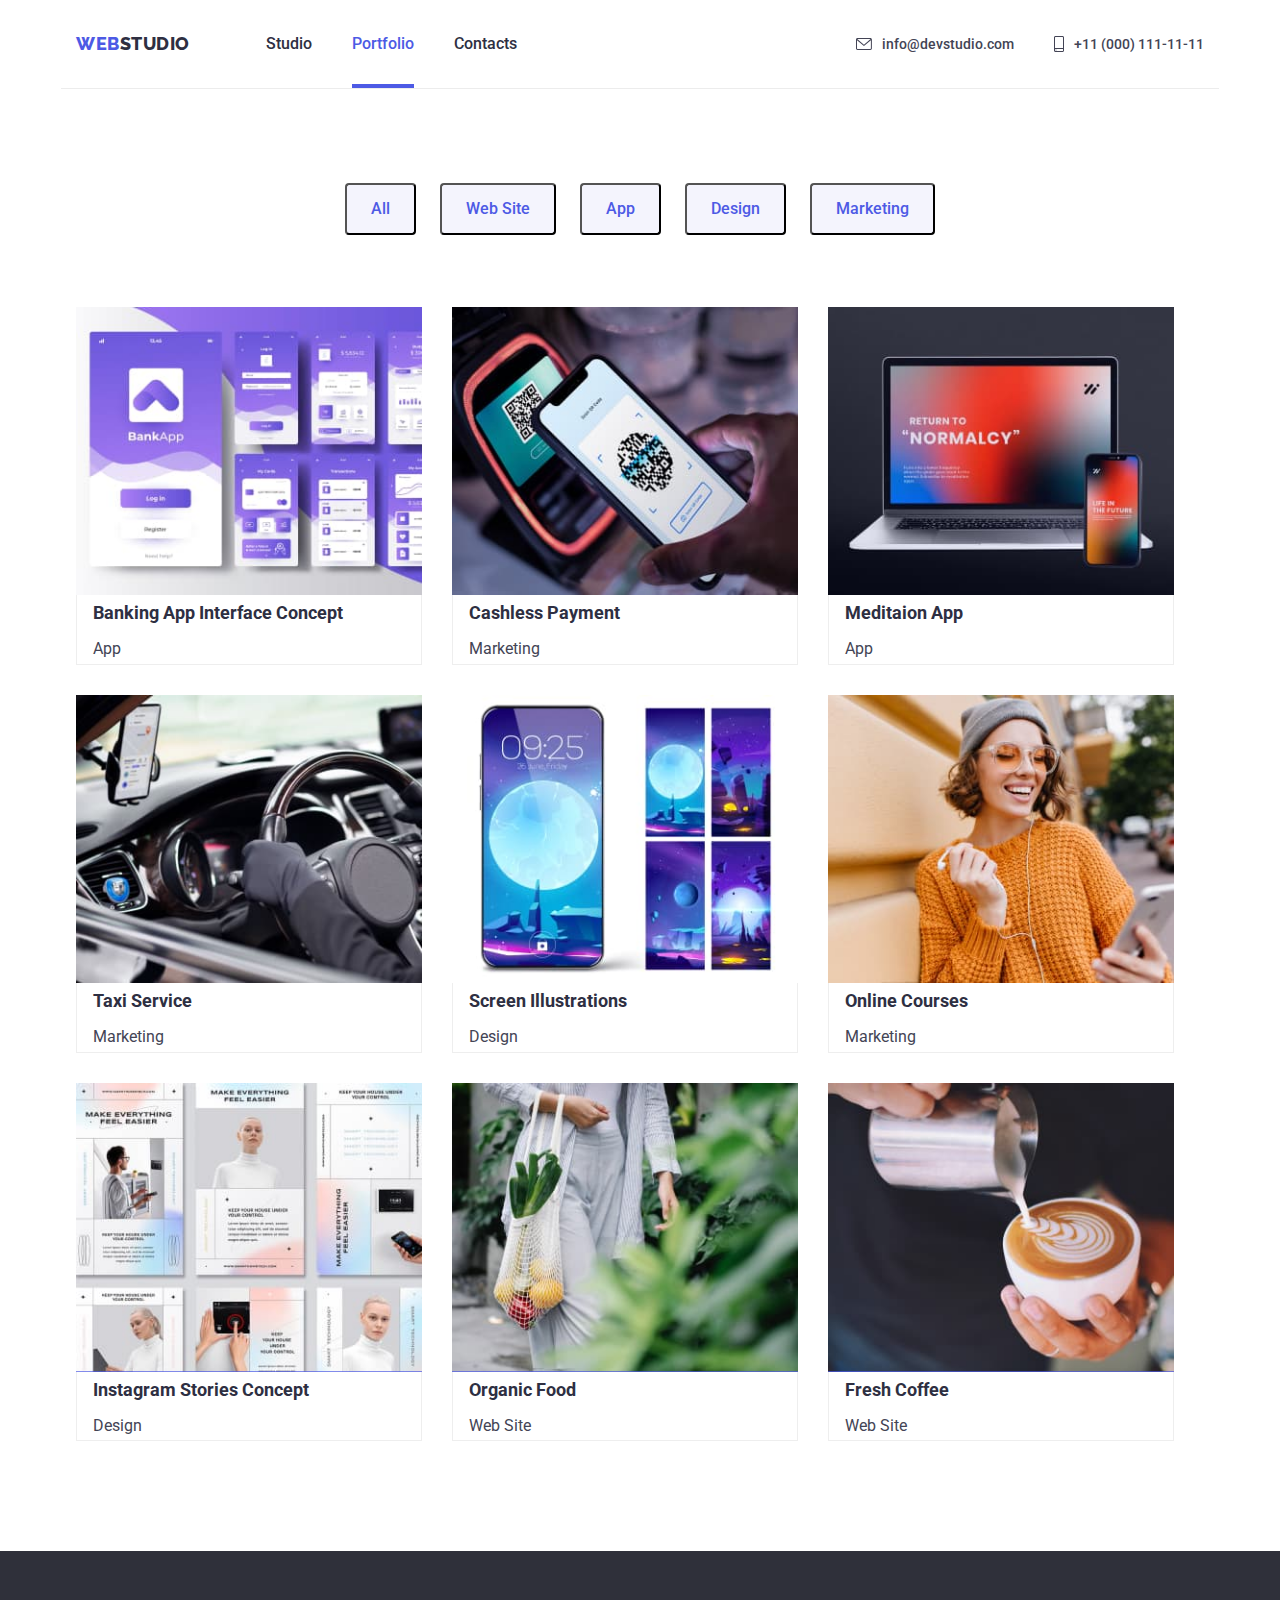
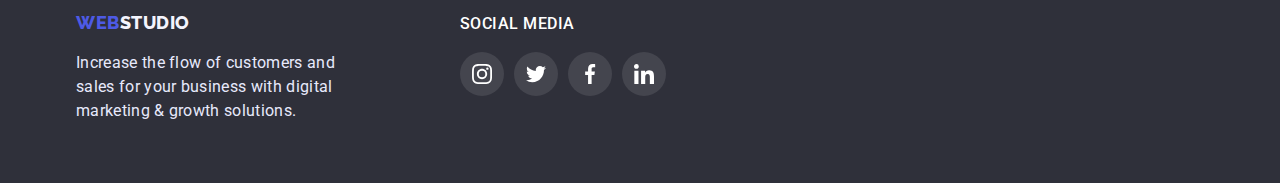
==== portfolio.html @ 02d55a80 "all parts" ====
<!DOCTYPE html>
<html lang="uk">
  <head>
    <meta charset="UTF-8" />
    <title>Портфоліо</title>
    <link rel="preconnect" href="https://fonts.googleapis.com" />
    <link rel="preconnect" href="https://fonts.gstatic.com" crossorigin />
    <link
      href="https://fonts.googleapis.com/css2?family=Oleo+Script&family=Raleway:wght@700&family=Roboto:wght@400;500;700;900&display=swap"
      rel="stylesheet"
    />
    <link
      rel="stylesheet"
      href="https://cdnjs.cloudflare.com/ajax/libs/modern-normalize/0.6.0/modern-normalize.min.css"
    />
    <link rel="stylesheet" href="./css/styles.css" />
  </head>
  <body>
    <header>
      <div class="container main-head">
        <a href="/" class="logo-link"
          >Web<span class="part-head logo-link">Studio</span></a
        >
        <nav class="head-content">
          <ul class="site-nav">
            <li class="item">
              <a href="./index.html" class="site-nav-link">Studio</a>
            </li>
            <li class="item">
              <a href="./portfolio.html" class="site-nav-link active"
                >Portfolio</a
              >
            </li>
            <li class="item"><a href="" class="site-nav-link">Contacts</a></li>
          </ul>
        </nav>
        <ul class="contacts">
          <li class="numbers">
            <a
              href="mailto:info@devstudio.com"
              class="contacts-details mail-number"
            >
              <svg class="link-icon" width="16" height="12">
                <use href="./images/icons.svg#icon-envelope-3"></use>
              </svg>
              info@devstudio.com</a
            >
          </li>
          <li class="numbers">
            <a href="tel:+110001111111" class="contacts-details">
              <svg class="phone-icon" width="10" height="16">
                <use href="./images/icons.svg#icon-smartphone"></use>
              </svg>
              +11 (000) 111-11-11</a
            >
          </li>
        </ul>
      </div>
    </header>
    <main>
      <section class="section">
        <div class="container">
          <h1 class="hide" hidden>our works</h1>
          <ul class="filter-list">
            <li class="item-type">
              <button type="button" class="button-filters">All</button>
            </li>
            <li class="item-type">
              <button type="button" class="button-filters">Web Site</button>
            </li>
            <li class="item-type">
              <button type="button" class="button-filters">App</button>
            </li>
            <li class="item-type">
              <button type="button" class="button-filters">Design</button>
            </li>
            <li class="item-type">
              <button type="button" class="button-filters">Marketing</button>
            </li>
          </ul>
          <ul class="card-set">
            <li class="card-item">
              <a href="" class="card-link">
                <div class="card-thumb">
                  <img
                    src="./images/hw2/img.jpg"
                    alt="banking app"
                    width="360"
                  />
                  <div class="cover">
                    <div class="overlay-text">
                      <p class="animation-text">
                        14 Stylish and User-Friendly App Design Concepts · Task
                        Manager App · Calorie Tracker App · Exotic Fruit
                        Ecommerce App · Cloud Storage App
                      </p>
                    </div>
                  </div>
                </div>
                <div class="intro">
                  <h2 class="title-portfolio">Banking App Interface Concept</h2>
                  <p class="text-portfolio">App</p>
                </div>
              </a>
            </li>
            <li class="card-item">
              <a href="" class="card-link">
                <div class="card-thumb">
                  <img
                    src="./images/hw2/img1.jpg"
                    alt="cashless payment"
                    width="360"
                  />
                  <div class="cover">
                    <div class="overlay-text">
                      <p class="animation-text">
                        14 Stylish and User-Friendly App Design Concepts · Task
                        Manager App · Calorie Tracker App · Exotic Fruit
                        Ecommerce App · Cloud Storage App
                      </p>
                    </div>
                  </div>
                </div>
                <div class="intro">
                  <h2 class="title-portfolio">Cashless Payment</h2>
                  <p class="text-portfolio">Marketing</p>
                </div>
              </a>
            </li>
            <li class="card-item">
              <a href="" class="card-link">
                <div class="card-thumb">
                  <img src="./images/hw2/img2-2.jpg" alt="laptop" width="360" />
                  <div class="cover">
                    <div class="overlay-text">
                      <p class="animation-text">
                        14 Stylish and User-Friendly App Design Concepts · Task
                        Manager App · Calorie Tracker App · Exotic Fruit
                        Ecommerce App · Cloud Storage App
                      </p>
                    </div>
                  </div>
                </div>
                <div class="intro">
                  <h2 class="title-portfolio">Meditaion App</h2>
                  <p class="text-portfolio">App</p>
                </div>
              </a>
            </li>
            <li class="card-item">
              <a href="" class="card-link">
                <div class="card-thumb">
                  <img
                    src="./images/hw2/img3.jpg"
                    alt="car picture"
                    width="360"
                  />
                  <div class="cover">
                    <div class="overlay-text">
                      <p class="animation-text">
                        14 Stylish and User-Friendly App Design Concepts · Task
                        Manager App · Calorie Tracker App · Exotic Fruit
                        Ecommerce App · Cloud Storage App
                      </p>
                    </div>
                  </div>
                </div>
                <div class="intro">
                  <h2 class="title-portfolio">Taxi Service</h2>
                  <p class="text-portfolio">Marketing</p>
                </div>
              </a>
            </li>
            <li class="card-item">
              <a href="" class="card-link">
                <div class="card-thumb">
                  <img
                    src="./images/hw2/img4.jpg"
                    alt="screen photo"
                    width="360"
                  />
                  <div class="cover">
                    <div class="overlay-text">
                      <p class="animation-text">
                        14 Stylish and User-Friendly App Design Concepts · Task
                        Manager App · Calorie Tracker App · Exotic Fruit
                        Ecommerce App · Cloud Storage App
                      </p>
                    </div>
                  </div>
                </div>
                <div class="intro">
                  <h2 class="title-portfolio">Screen Illustrations</h2>
                  <p class="text-portfolio">Design</p>
                </div>
              </a>
            </li>
            <li class="card-item">
              <a href="" class="card-link">
                <div class="card-thumb">
                  <img src="./images/hw2/img5.jpg" alt="woman" width="360" />
                  <div class="cover">
                    <div class="overlay-text">
                      <p class="animation-text">
                        14 Stylish and User-Friendly App Design Concepts · Task
                        Manager App · Calorie Tracker App · Exotic Fruit
                        Ecommerce App · Cloud Storage App
                      </p>
                    </div>
                  </div>
                </div>
                <div class="intro">
                  <h2 class="title-portfolio">Online Courses</h2>
                  <p class="text-portfolio">Marketing</p>
                </div>
              </a>
            </li>
            <li class="card-item">
              <a href="" class="card-link">
                <div class="card-thumb">
                  <img
                    src="./images/hw2/img6.jpg"
                    alt="page design"
                    width="360"
                  />
                  <div class="cover">
                    <div class="overlay-text">
                      <p class="animation-text">
                        14 Stylish and User-Friendly App Design Concepts · Task
                        Manager App · Calorie Tracker App · Exotic Fruit
                        Ecommerce App · Cloud Storage App
                      </p>
                    </div>
                  </div>
                </div>
                <div class="intro">
                  <h2 class="title-portfolio">Instagram Stories Concept</h2>
                  <p class="text-portfolio">Design</p>
                </div>
              </a>
            </li>
            <li class="card-item">
              <a href="" class="card-link">
                <div class="card-thumb">
                  <img
                    src="./images/hw2/img7.jpg"
                    alt="woman with a bag"
                    width="360"
                  />
                  <div class="cover">
                    <div class="overlay-text">
                      <p class="animation-text">
                        14 Stylish and User-Friendly App Design Concepts · Task
                        Manager App · Calorie Tracker App · Exotic Fruit
                        Ecommerce App · Cloud Storage App
                      </p>
                    </div>
                  </div>
                </div>
                <div class="intro">
                  <h2 class="title-portfolio">Organic Food</h2>
                  <p class="text-portfolio">Web Site</p>
                </div>
              </a>
            </li>
            <li class="card-item">
              <a href="" class="card-link">
                <div class="card-thumb">
                  <img
                    src="./images/hw2/img8.jpg"
                    alt="cup of coffee"
                    width="360"
                  />
                  <div class="cover">
                    <div class="overlay-text">
                      <p class="animation-text">
                        14 Stylish and User-Friendly App Design Concepts · Task
                        Manager App · Calorie Tracker App · Exotic Fruit
                        Ecommerce App · Cloud Storage App
                      </p>
                    </div>
                  </div>
                </div>
                <div class="intro">
                  <h2 class="title-portfolio">Fresh Coffee</h2>
                  <p class="text-portfolio">Web Site</p>
                </div>
              </a>
            </li>
          </ul>
        </div>
      </section>
      <footer class="shape">
        <div class="container join-part">
          <div class="footer-part">
            <a href="/" class="logo-link"
              >Web<span class="part-footer logo-link">Studio</span></a
            >
            <p class="footer-text">
              Increase the flow of customers and sales for your business with
              digital marketing & growth solutions.
            </p>
          </div>
          <div class="join">
            <p class="join-text">Social media</p>
            <ul class="media-list">
              <li class="media-part">
                <a href="" class="media-link">
                  <svg class="media-icon" width="20" height="20">
                    <use href="./images/icons.svg#icon-instagram-2"></use>
                  </svg>
                </a>
              </li>
              <li class="media-part">
                <a href="" class="media-link">
                  <svg class="media-icon" width="20" height="20">
                    <use href="./images/icons.svg#icon-twitter-1"></use>
                  </svg>
                </a>
              </li>
              <li class="media-part">
                <a href="" class="media-link">
                  <svg class="media-icon" width="20" height="20">
                    <use href="./images/icons.svg#icon-facebook-1"></use>
                  </svg>
                </a>
              </li>
              <li class="media-part">
                <a href="" class="media-link">
                  <svg class="media-icon" width="20" height="20">
                    <use href="./images/icons.svg#icon-linkedin-1"></use>
                  </svg>
                </a>
              </li>
            </ul>
          </div>
        </div>
      </footer>
    </main>
  </body>
</html>
---- css/styles.css ----
:root {
  --primary-white-color: #ffffff;
  --background-white-color: #f5f5f5;
  --primary-dark-color: #2f303a;
  --secondary-white-color: #f4f4fd;
  --accent-color: #4d5ae5;
  --title-color: #2e2f42;
  --text-color: #434455;
  --card-set-gap: 30px;
  --items-color: #afb1b8;
}
html {
  box-sizing: border-box;
}
*,
*::before,
*::after {
  box-sizing: inherit;
}

body {
  color: var(--secondary-white-color);
  font-family: "roboto", sans-serif;
}
.container {
  width: 1158px;
  padding-left: 15px;
  padding-right: 15px;
  margin: 0 auto;
}
.logo-link {
  margin: 0;
  padding: 0;
}
.link-icon,
.phone-icon {
  margin-right: 10px;
  fill: currentColor;
}

.head-content {
  display: flex;
  align-items: center;
}
.main-head {
  display: flex;
  align-items: center;

  border-bottom: 1px solid #ececec;
}
.site-nav {
  display: flex;
  margin: 0;
  padding: 0;
  margin-left: 76px;
}
.site-nav .site-nav-link {
  padding: 32px 0px;
}
.site-nav .site-nav-link {
  color: var(--title-color);
  font-weight: 500;
  font-size: 16px;
  line-height: 1.5;
  display: block;
  position: relative;
}
.active::after {
  content: "";
  position: absolute;
  left: 0;
  bottom: 0;
  width: 100%;
  height: 4px;
  background-color: var(--accent-color);
  display: block;
}

.site-nav .item:not(:last-child) {
  margin-right: 40px;
}
.contacts {
  display: flex;
  margin: 0%;
  padding: 0px;
  align-items: center;

  margin-left: auto;
}
.contacts .numbers:not(:last-child) {
  margin-right: 40px;
}
.backdrop {
  position: fixed;
  top: 0;
  left: 0;
  width: 100%;
  height: 100%;
  background-color: rgba(46, 47, 66, 0.4);
  opacity: 1;
  transition: opacity 250ms cubic-bezier(0.4, 0, 0.2, 1);
}
.backdrop.is-hidden .modal {
  transform: translate(-50%, -50%) scale(0.9);
}
.modal {
  top: 50%;
  left: 50%;
  margin-top: 88px;
  margin-bottom: 12px;
  transform: translate(-50%, -50%) scale(1);
  min-width: 408px;
  min-height: 576px;
  position: absolute;
  background-color: #fcfcfc;
  transition: transform 250ms cubic-bezier(0.4, 0, 0.2, 1);
}
.backdrop.is-hidden {
  opacity: 0;
  pointer-events: none;
}
.button-shape {
  width: 24px;
  height: 24px;

  margin-left: auto;
  margin-top: 24px;
  margin-right: 24px;
  display: block;
}
.button-close {
  margin: 0;
  padding: 0;

  display: flex;
  color: #2e2f42;
  background-color: #e7e9fc;
  width: 100%;
  height: 100%;
  align-items: center;
  justify-content: center;
  border: 1px solid rgba(0, 0, 0, 0.1);
  border-radius: 50%;
}

.hero {
  padding: 200px 0px;
}
.hero-text {
  margin-bottom: 30px;
}
.overlay {
  height: 600px;
  max-width: 1440px;
  margin-left: auto;
  margin-right: auto;
  background-image: linear-gradient(
      to right,
      rgba(46, 47, 66, 0.7),
      rgba(46, 47, 66, 0.7)
    ),
    url(/images/people-office\ 1.jpg);
}

h1,
h2,
h3,
h4,
h5,
h6,
p {
  margin: 0;
}

a {
  text-decoration: none;
  list-style: none;
}
ul {
  list-style: none;
  text-decoration: none;
}

.block:not(:last-child) {
  margin-right: 30px;
}
.size {
  display: flex;
  height: 120px;
  align-items: center;
  justify-content: center;
  background-color: var(--secondary-white-color);
  margin-bottom: 17px;
}

.advantages {
  display: flex;
}
.hide {
  border: 0;
  clip: rect(1px, 1px, 1px, 1px);
  -webkit-clip-path: inset(50%);
  clip-path: inset(50%);
  height: 1px;
  margin: -1px;
  overflow: hidden;
  padding: 0;
  position: absolute;
  width: 1px;
  word-wrap: normal !important;
}

.advantages-title {
  display: block;
  margin-bottom: 8px;
}
.titles {
  text-align: center;
  margin-bottom: 72px;
}
.advantages-text {
  display: block;
}
.advantages {
  padding-left: 0;
  margin: 0px;
}
.advantages .block {
  width: 264px;
}
img {
  display: block;
  max-width: 100%;
}
.section.photo {
  padding-top: 0px;
}
.advant {
  padding-bottom: 107px;
}
.pictures-list {
  display: flex;
  margin: 0;
  padding: 0;
}

.pictures-list .pic:not(:last-child) {
  margin-right: 30px;
}

header {
  color: var(--primary-white-color);
}
.collegues-list {
  display: flex;
  align-items: center;
  padding: 0;
  margin: 0;
}
.content {
  text-align: center;
  padding: 32px 16px;
}

.collegue-name {
  margin-bottom: 10px;
}
.card {
  border-radius: 0px 0px 4px 4px;
  box-shadow: 0px 1px 6px rgba(46, 47, 66, 0.08),
    0px 1px 1px rgba(46, 47, 66, 0.16), 0px 2px 1px rgba(46, 47, 66, 0.08);
}
.social-link {
  display: flex;
  width: 100%;
  height: 100%;
  align-items: center;
  justify-content: center;
  color: var(--items-color);
}

.social-link:hover,
.social-link:focus {
  border-radius: 50%;
  background-color: #4d5ae5;
  color: var(--primary-white-color);
}
.social-item {
  fill: currentColor;
}
.social-lists {
  width: 44px;
  height: 44px;
}
.social-lists:not(:last-child) {
  margin-right: 10px;
}
.collegue-job {
  margin-bottom: 16px;
}
.content {
  background-color: var(--primary-white-color);
}
.list-items {
  display: flex;
  justify-content: center;
  padding: 0;
  margin: 0;
}
.collegues-list .card:not(:last-child) {
  margin-right: 30px;
}
.clients {
  display: flex;
  padding: 0;
  margin: 0;
}
.clients .clients-list:not(:last-child) {
  margin-right: 24px;
}
.clients-link {
  display: flex;
  width: 168px;
  height: 88px;
  align-items: center;
  justify-content: center;
  border: 1px solid #afb1b8;
  color: var(--items-color);
  border-radius: 4px;
}
.clients-link:hover,
.clients-link:focus {
  color: var(--accent-color);
  border: 1px solid var(--accent-color);
}
.clients-item {
  fill: currentColor;
}
header .logo-link,
footer .logo-link {
  font-family: "Raleway", sans-serif;
  color: var(--accent-color);
  font-weight: 800;
  font-size: 18px;
  line-height: 1.33;
  text-transform: uppercase;
  letter-spacing: 0.03em;
}
a .part-head {
  color: var(--title-color);
}

a .part-footer {
  color: var(--secondary-white-color);
}

.contacts .contacts-details {
  font-weight: 500;
  font-size: 14px;
  line-height: 1.17;
  color: var(--text-color);
  display: flex;
  padding: 32px 0px;
  align-items: center;
}

.site-nav .site-nav-link:hover,
.site-nav .site-nav-link:focus {
  color: var(--accent-color);
  font-weight: 500;
  font-size: 16px;
  line-height: 1.5;
}
.site-nav .active {
  color: var(--accent-color);
  font-weight: 500;
  font-size: 16px;
  line-height: 1.5;
}
.contacts .contacts-details:hover,
.contacts .contacts-details:focus {
  color: var(--accent-color);
}
.hero {
  background-color: var(--primary-dark-color);
}
h1 {
  color: var(--primary-white-color);
  font-weight: 700;
  font-size: 56px;
  line-height: 1.07;
  text-align: center;
}
.button {
  font-weight: 500;
  font-size: 16px;
  line-height: 1.5;
  color: var(--primary-white-color);
  background-color: var(--accent-color);
}

.button {
  padding: 16px 32px;
  display: block;
  cursor: pointer;
  border: none;
  border-radius: 4px;
  margin-left: auto;
  margin-right: auto;
}
.advantages-title {
  font-weight: 500;
  font-size: 20px;
  line-height: 1.2;
  color: var(--title-color);
  text-transform: uppercase;
}
.advantages-text {
  font-weight: 400;
  font-size: 16px;
  line-height: 1.5;
  color: var(--text-color);
}
.titles {
  font-weight: 700;
  font-size: 36px;
  line-height: 1.17;
  color: var(--title-color);
}
.section {
  padding-top: 94px;
  padding-bottom: 94px;
}
.work {
  background-color: var(--secondary-white-color);
}
.collegue-name {
  font-weight: 500;
  font-size: 16px;
  line-height: 1.17;
  color: var(--title-color);
}
.collegue-job {
  font-weight: 400;
  font-size: 16px;
  line-height: 1.17;
  color: var(--text-color);
}

footer {
  background-color: var(--primary-dark-color);
}

.join-text {
  font-weight: 500;
  font-size: 16px;
  line-height: 1.5;
  color: var(--primary-white-color);
  text-transform: uppercase;
  letter-spacing: 0.03em;
  margin-bottom: 16px;
}
.join {
  display: block;
  margin-left: 120px;
}
.media-list .media-part:not(:last-child) {
  margin-right: 10px;
}
.shape {
  padding-top: 60px;
  padding-bottom: 60px;
}
.join-part {
  display: flex;
  align-items: baseline;
}
.footer-part {
  display: block;
  width: 264px;
}
.footer-text {
  font-weight: 400;
  font-size: 16px;
  line-height: 1.5;
  color: #e7e9fc;
  letter-spacing: 0.02em;
  margin-top: 16px;
}
.media-part {
  width: 44px;
  height: 44px;
}
.media-list {
  display: flex;
  padding: 0;
  margin: 0;
}
.media-link {
  display: flex;
  width: 100%;
  height: 100%;
  justify-content: center;
  align-items: center;
  color: var(--primary-white-color);
  border-radius: 50%;
  background-color: rgba(255, 255, 255, 0.1);
}
.media-icon {
  fill: currentColor;
}
.media-link:hover,
.media-link:focus {
  background-color: var(--accent-color);
}

.filter-list {
  padding: 0px;
  margin: 0px;
  justify-content: center;
  display: flex;
  margin-bottom: 72px;
}
.button-filters {
  padding: 12px 24px;
  border-radius: 4px;
}
.item-type:not(:last-child) {
  margin-right: 24px;
}

.card-set {
  display: flex;
  flex-wrap: wrap;
  padding: 0;
  gap: 30px;
}

.card-item {
  flex-basis: calc(100% / 3 - var(--card-set-gap));
}
.card-link {
  display: block;
}
.card-link:hover,
.card-link:focus {
  box-shadow: 0px 1px 1px rgba(0, 0, 0, 0.12), 0px 4px 4px rgba(0, 0, 0, 0.06),
    1px 4px 6px rgba(0, 0, 0, 0.16);
}
.intro {
  padding: 0px 16px;
}
.card-thumb {
  position: relative;
  overflow: hidden;
}
.overlay-text {
  left: 32px;
  top: 40px;
  position: absolute;
}

.animation-text {
  font-weight: 400;
  font-size: 16px;
  line-height: 1.5;
  color: var(--secondary-white-color);
  letter-spacing: 0.02em;
}
.cover {
  left: 0;
  top: 0;
  width: 100%;
  height: 100%;
  position: absolute;
  background-color: #4d5ae5;
  transform: translateY(100%);
  transition: transform 250ms cubic-bezier(0.4, 0, 0.2, 1);
}
.card-link:hover .cover {
  transform: translateY(0);
}
.button-filters {
  font-weight: 500;
  font-family: "roboto", sans-serif;
  font-size: 16px;
  line-height: 1.5;
  color: #4d5ae5;
  background-color: var(--secondary-white-color);
}
.button-filters:hover,
.button-filters:focus {
  color: var(--primary-white-color);
  background-color: var(--accent-color);
  box-shadow: 0px 3px 1px rgba(0, 0, 0, 0.1), 0px 2px 1px rgba(0, 0, 0, 0.08),
    0px 2px 2px rgba(0, 0, 0, 0.12);
}
.title-portfolio {
  font-weight: 700;
  font-size: 18px;
  line-height: 2;
  color: var(--title-color);
  margin-bottom: 4px;
}
.intro {
  border-left: 1px solid #eeeeee;
  border-right: 1px solid #eeeeee;
  border-bottom: 1px solid #eeeeee;
}
.text-portfolio {
  font-weight: 400;
  font-size: 16px;
  line-height: 1.8;
  color: var(--text-color);
}
.address-list .address,
.address-list .address-link {
  font-style: normal;
}
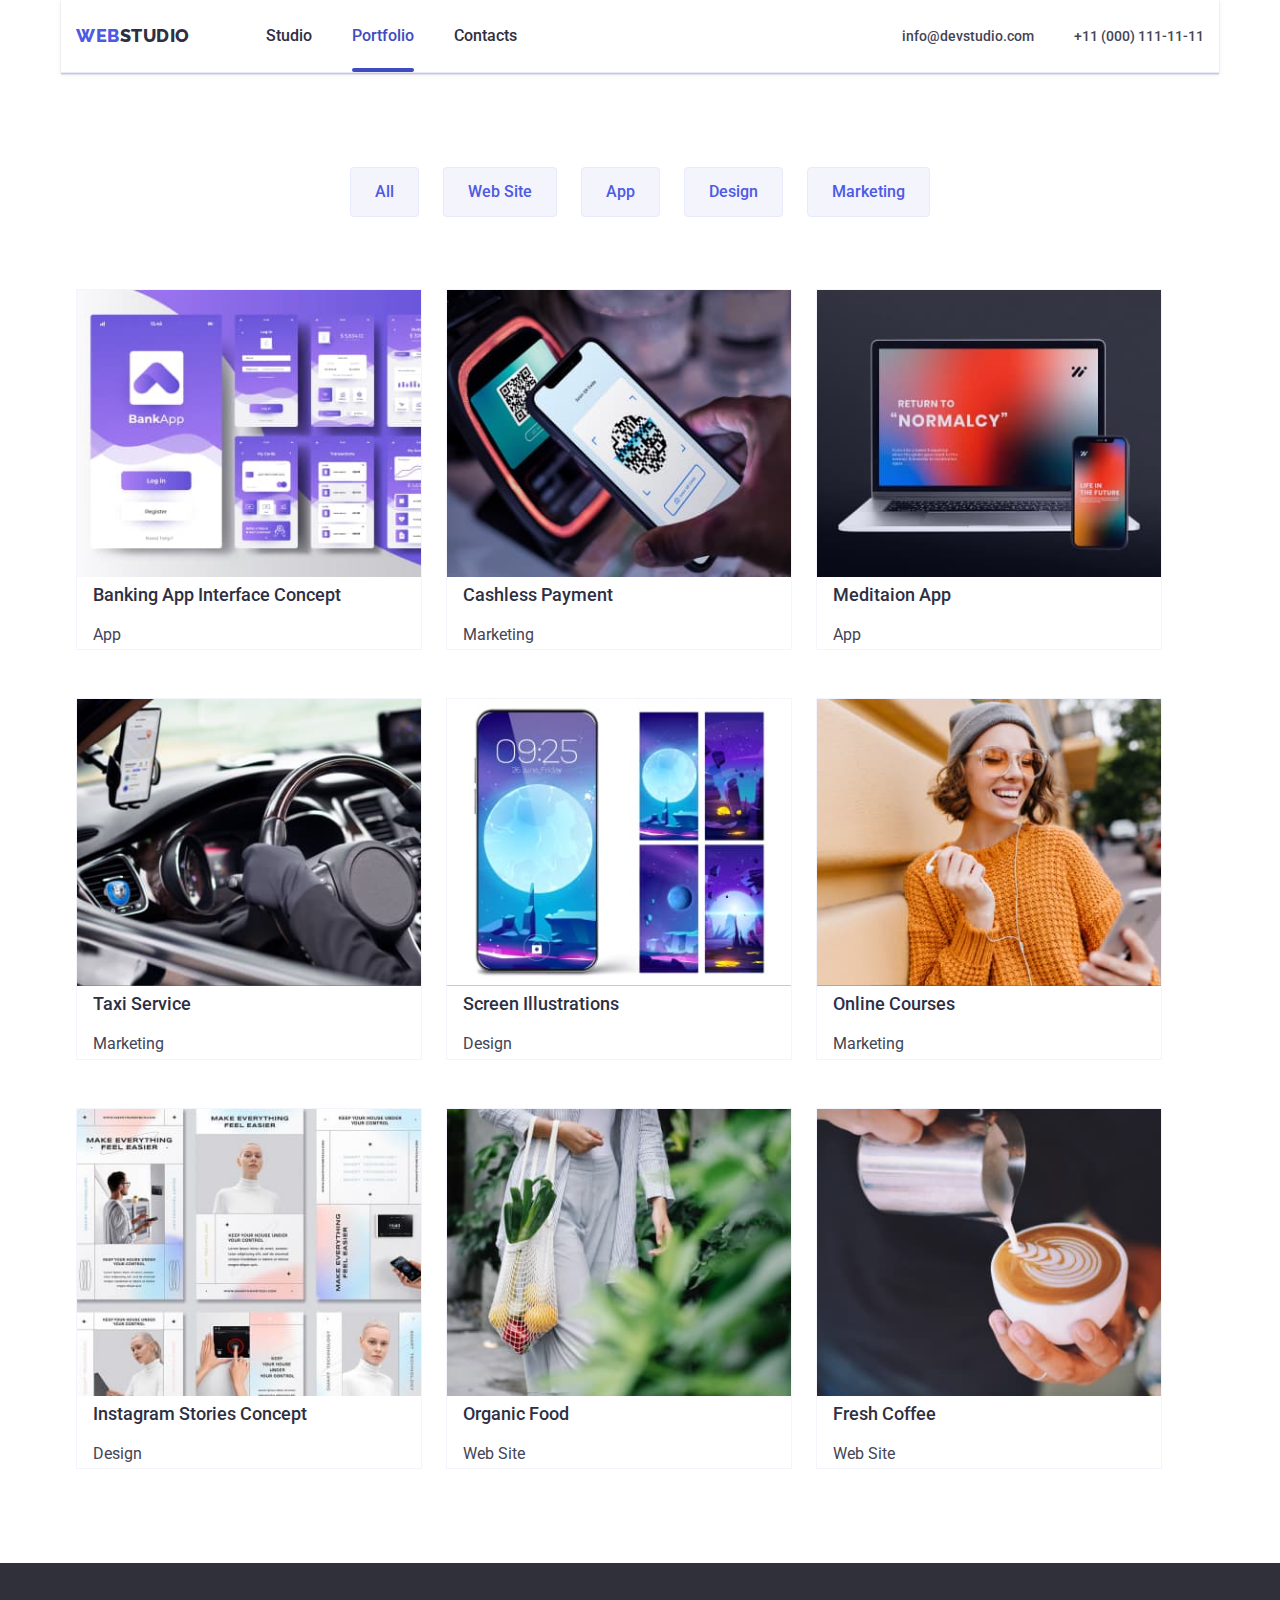
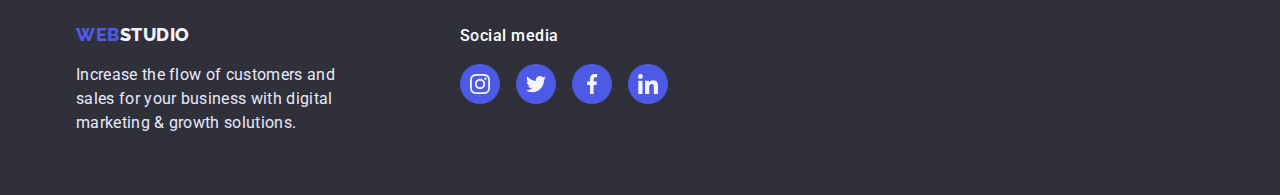
==== commit 44ff4181: "fixed hw" ====
--- a/portfolio.html
+++ b/portfolio.html
@@ -6,7 +6,7 @@
     <link rel="preconnect" href="https://fonts.googleapis.com" />
     <link rel="preconnect" href="https://fonts.gstatic.com" crossorigin />
     <link
-      href="https://fonts.googleapis.com/css2?family=Oleo+Script&family=Raleway:wght@700&family=Roboto:wght@400;500;700;900&display=swap"
+      href="https://fonts.googleapis.com/css2?family=Oleo+Script&family=Raleway:wght@800&family=Roboto:wght@400;500;700;900&display=swap"
       rel="stylesheet"
     />
     <link
@@ -40,17 +40,11 @@
               href="mailto:info@devstudio.com"
               class="contacts-details mail-number"
             >
-              <svg class="link-icon" width="16" height="12">
-                <use href="./images/icons.svg#icon-envelope-3"></use>
-              </svg>
               info@devstudio.com</a
             >
           </li>
           <li class="numbers">
             <a href="tel:+110001111111" class="contacts-details">
-              <svg class="phone-icon" width="10" height="16">
-                <use href="./images/icons.svg#icon-smartphone"></use>
-              </svg>
               +11 (000) 111-11-11</a
             >
           </li>
--- a/css/styles.css
+++ b/css/styles.css
@@ -8,6 +8,7 @@
   --text-color: #434455;
   --card-set-gap: 30px;
   --items-color: #afb1b8;
+  --hover-color: #404bbf;
 }
 html {
   box-sizing: border-box;
@@ -32,30 +33,26 @@
   margin: 0;
   padding: 0;
 }
-.link-icon,
-.phone-icon {
-  margin-right: 10px;
-  fill: currentColor;
-}
 
 .head-content {
   display: flex;
   align-items: center;
+  margin-left: 76px;
 }
 .main-head {
   display: flex;
   align-items: center;
-
-  border-bottom: 1px solid #ececec;
+  border-bottom: 1px solid #e7e9fc;
+  box-shadow: 0px 2px 1px rgba(46, 47, 66, 0.08),
+    0px 1px 1px rgba(46, 47, 66, 0.16), 0px 1px 6px rgba(46, 47, 66, 0.08);
 }
 .site-nav {
   display: flex;
   margin: 0;
   padding: 0;
-  margin-left: 76px;
 }
 .site-nav .site-nav-link {
-  padding: 32px 0px;
+  padding: 24px 0px;
 }
 .site-nav .site-nav-link {
   color: var(--title-color);
@@ -64,6 +61,7 @@
   line-height: 1.5;
   display: block;
   position: relative;
+  transition: color 250ms cubic-bezier(0.4, 0, 0.2, 1);
 }
 .active::after {
   content: "";
@@ -72,7 +70,8 @@
   bottom: 0;
   width: 100%;
   height: 4px;
-  background-color: var(--accent-color);
+  background-color: #404bbf;
+  border-radius: 2px;
   display: block;
 }
 
@@ -98,7 +97,8 @@
   height: 100%;
   background-color: rgba(46, 47, 66, 0.4);
   opacity: 1;
-  transition: opacity 250ms cubic-bezier(0.4, 0, 0.2, 1);
+  transition: opacity 250ms cubic-bezier(0.4, 0, 0.2, 1),
+    visibility 250ms cubic-bezier(0.4, 0, 0.2, 1);
 }
 .backdrop.is-hidden .modal {
   transform: translate(-50%, -50%) scale(0.9);
@@ -106,8 +106,7 @@
 .modal {
   top: 50%;
   left: 50%;
-  margin-top: 88px;
-  margin-bottom: 12px;
+
   transform: translate(-50%, -50%) scale(1);
   min-width: 408px;
   min-height: 576px;
@@ -118,6 +117,7 @@
 .backdrop.is-hidden {
   opacity: 0;
   pointer-events: none;
+  visibility: hidden;
 }
 .button-shape {
   width: 24px;
@@ -131,7 +131,8 @@
 .button-close {
   margin: 0;
   padding: 0;
-
+  transition: color 250ms cubic-bezier(0.4, 0, 0.2, 1),
+    background-color 250ms cubic-bezier(0.4, 0, 0.2, 1);
   display: flex;
   color: #2e2f42;
   background-color: #e7e9fc;
@@ -142,9 +143,17 @@
   border: 1px solid rgba(0, 0, 0, 0.1);
   border-radius: 50%;
 }
-
+.close {
+  transition: fill 250ms cubic-bezier(0.4, 0, 0.2, 1);
+}
+.button-close:hover .close {
+  fill: var(--primary-white-color);
+}
+.button-close:hover {
+  background-color: var(--hover-color);
+}
 .hero {
-  padding: 200px 0px;
+  padding: 188px 0px;
 }
 .hero-text {
   margin-bottom: 30px;
@@ -182,7 +191,7 @@
 }
 
 .block:not(:last-child) {
-  margin-right: 30px;
+  margin-right: 24px;
 }
 .size {
   display: flex;
@@ -226,7 +235,7 @@
   margin: 0px;
 }
 .advantages .block {
-  width: 264px;
+  width: calc((100% - 3 * 24px) / 4);
 }
 img {
   display: block;
@@ -263,7 +272,7 @@
 }
 
 .collegue-name {
-  margin-bottom: 10px;
+  margin-bottom: 8px;
 }
 .card {
   border-radius: 0px 0px 4px 4px;
@@ -276,14 +285,17 @@
   height: 100%;
   align-items: center;
   justify-content: center;
-  color: var(--items-color);
+  transition: background-color 250ms cubic-bezier(0.4, 0, 0.2, 1),
+    color 250ms cubic-bezier(0.4, 0, 0.2, 1);
+  color: var(--secondary-white-color);
+  background-color: var(--accent-color);
+  border-radius: 50%;
 }
 
 .social-link:hover,
 .social-link:focus {
   border-radius: 50%;
-  background-color: #4d5ae5;
-  color: var(--primary-white-color);
+  background-color: var(--hover-color);
 }
 .social-item {
   fill: currentColor;
@@ -293,10 +305,10 @@
   height: 44px;
 }
 .social-lists:not(:last-child) {
-  margin-right: 10px;
+  margin-right: 24px;
 }
 .collegue-job {
-  margin-bottom: 16px;
+  margin-bottom: 8px;
 }
 .content {
   background-color: var(--primary-white-color);
@@ -327,11 +339,13 @@
   border: 1px solid #afb1b8;
   color: var(--items-color);
   border-radius: 4px;
+  transition: color 250ms cubic-bezier(0.4, 0, 0.2, 1),
+    border-color 250ms cubic-bezier(0.4, 0, 0.2, 1);
 }
 .clients-link:hover,
 .clients-link:focus {
   color: var(--accent-color);
-  border: 1px solid var(--accent-color);
+  border-color: var(--hover-color);
 }
 .clients-item {
   fill: currentColor;
@@ -360,26 +374,27 @@
   line-height: 1.17;
   color: var(--text-color);
   display: flex;
-  padding: 32px 0px;
-  align-items: center;
+  padding: 24px 0px;
+  align-items: center;
+  transition: color 250ms cubic-bezier(0.4, 0, 0.2, 1);
 }
 
 .site-nav .site-nav-link:hover,
 .site-nav .site-nav-link:focus {
-  color: var(--accent-color);
+  color: #404bbf;
   font-weight: 500;
   font-size: 16px;
   line-height: 1.5;
 }
 .site-nav .active {
-  color: var(--accent-color);
+  color: #404bbf;
   font-weight: 500;
   font-size: 16px;
   line-height: 1.5;
 }
 .contacts .contacts-details:hover,
 .contacts .contacts-details:focus {
-  color: var(--accent-color);
+  color: #404bbf;
 }
 .hero {
   background-color: var(--primary-dark-color);
@@ -397,8 +412,12 @@
   line-height: 1.5;
   color: var(--primary-white-color);
   background-color: var(--accent-color);
-}
-
+  letter-spacing: 0.04em;
+  transition: background-color 250ms cubic-bezier(0.4, 0, 0.2, 1);
+}
+.button:hover {
+  background-color: var(--hover-color);
+}
 .button {
   padding: 16px 32px;
   display: block;
@@ -413,7 +432,6 @@
   font-size: 20px;
   line-height: 1.2;
   color: var(--title-color);
-  text-transform: uppercase;
 }
 .advantages-text {
   font-weight: 400;
@@ -456,7 +474,6 @@
   font-size: 16px;
   line-height: 1.5;
   color: var(--primary-white-color);
-  text-transform: uppercase;
   letter-spacing: 0.03em;
   margin-bottom: 16px;
 }
@@ -465,7 +482,7 @@
   margin-left: 120px;
 }
 .media-list .media-part:not(:last-child) {
-  margin-right: 10px;
+  margin-right: 16px;
 }
 .shape {
   padding-top: 60px;
@@ -488,8 +505,8 @@
   margin-top: 16px;
 }
 .media-part {
-  width: 44px;
-  height: 44px;
+  width: 40px;
+  height: 40px;
 }
 .media-list {
   display: flex;
@@ -502,16 +519,17 @@
   height: 100%;
   justify-content: center;
   align-items: center;
-  color: var(--primary-white-color);
+  color: var(--secondary-white-color);
+  background-color: var(--accent-color);
   border-radius: 50%;
-  background-color: rgba(255, 255, 255, 0.1);
+  transition: background-color 250ms cubic-bezier(0.4, 0, 0.2, 1);
 }
 .media-icon {
   fill: currentColor;
 }
 .media-link:hover,
 .media-link:focus {
-  background-color: var(--accent-color);
+  background-color: #31d0aa;
 }
 
 .filter-list {
@@ -521,10 +539,7 @@
   display: flex;
   margin-bottom: 72px;
 }
-.button-filters {
-  padding: 12px 24px;
-  border-radius: 4px;
-}
+
 .item-type:not(:last-child) {
   margin-right: 24px;
 }
@@ -533,14 +548,18 @@
   display: flex;
   flex-wrap: wrap;
   padding: 0;
-  gap: 30px;
+  margin: 0;
+  row-gap: 48px;
+  column-gap: 24px;
 }
 
 .card-item {
   flex-basis: calc(100% / 3 - var(--card-set-gap));
 }
 .card-link {
-  display: block;
+  transition: box-shadow 250ms cubic-bezier(0.4, 0, 0.2, 1);
+  display: block;
+  border: 1px solid #f4f4fd;
 }
 .card-link:hover,
 .card-link:focus {
@@ -555,9 +574,8 @@
   overflow: hidden;
 }
 .overlay-text {
-  left: 32px;
-  top: 40px;
   position: absolute;
+  padding: 40px 32px;
 }
 
 .animation-text {
@@ -581,32 +599,39 @@
   transform: translateY(0);
 }
 .button-filters {
+  padding: 12px 24px;
+  border-radius: 4px;
   font-weight: 500;
   font-family: "roboto", sans-serif;
   font-size: 16px;
   line-height: 1.5;
   color: #4d5ae5;
   background-color: var(--secondary-white-color);
+  border: 1px solid #e7e9fc;
+  transition: background-color 250ms cubic-bezier(0.4, 0, 0.2, 1),
+    color 250ms cubic-bezier(0.4, 0, 0.2, 1),
+    box-shadow 250ms cubic-bezier(0.4, 0, 0.2, 1),
+    border-color 250ms cubic-bezier(0.4, 0, 0.2, 1);
 }
 .button-filters:hover,
 .button-filters:focus {
+  cursor: pointer;
+
   color: var(--primary-white-color);
   background-color: var(--accent-color);
+  border-color: transparent;
   box-shadow: 0px 3px 1px rgba(0, 0, 0, 0.1), 0px 2px 1px rgba(0, 0, 0, 0.08),
     0px 2px 2px rgba(0, 0, 0, 0.12);
 }
+
 .title-portfolio {
-  font-weight: 700;
+  font-weight: 500;
   font-size: 18px;
   line-height: 2;
   color: var(--title-color);
-  margin-bottom: 4px;
-}
-.intro {
-  border-left: 1px solid #eeeeee;
-  border-right: 1px solid #eeeeee;
-  border-bottom: 1px solid #eeeeee;
-}
+  margin-bottom: 8px;
+}
+
 .text-portfolio {
   font-weight: 400;
   font-size: 16px;
